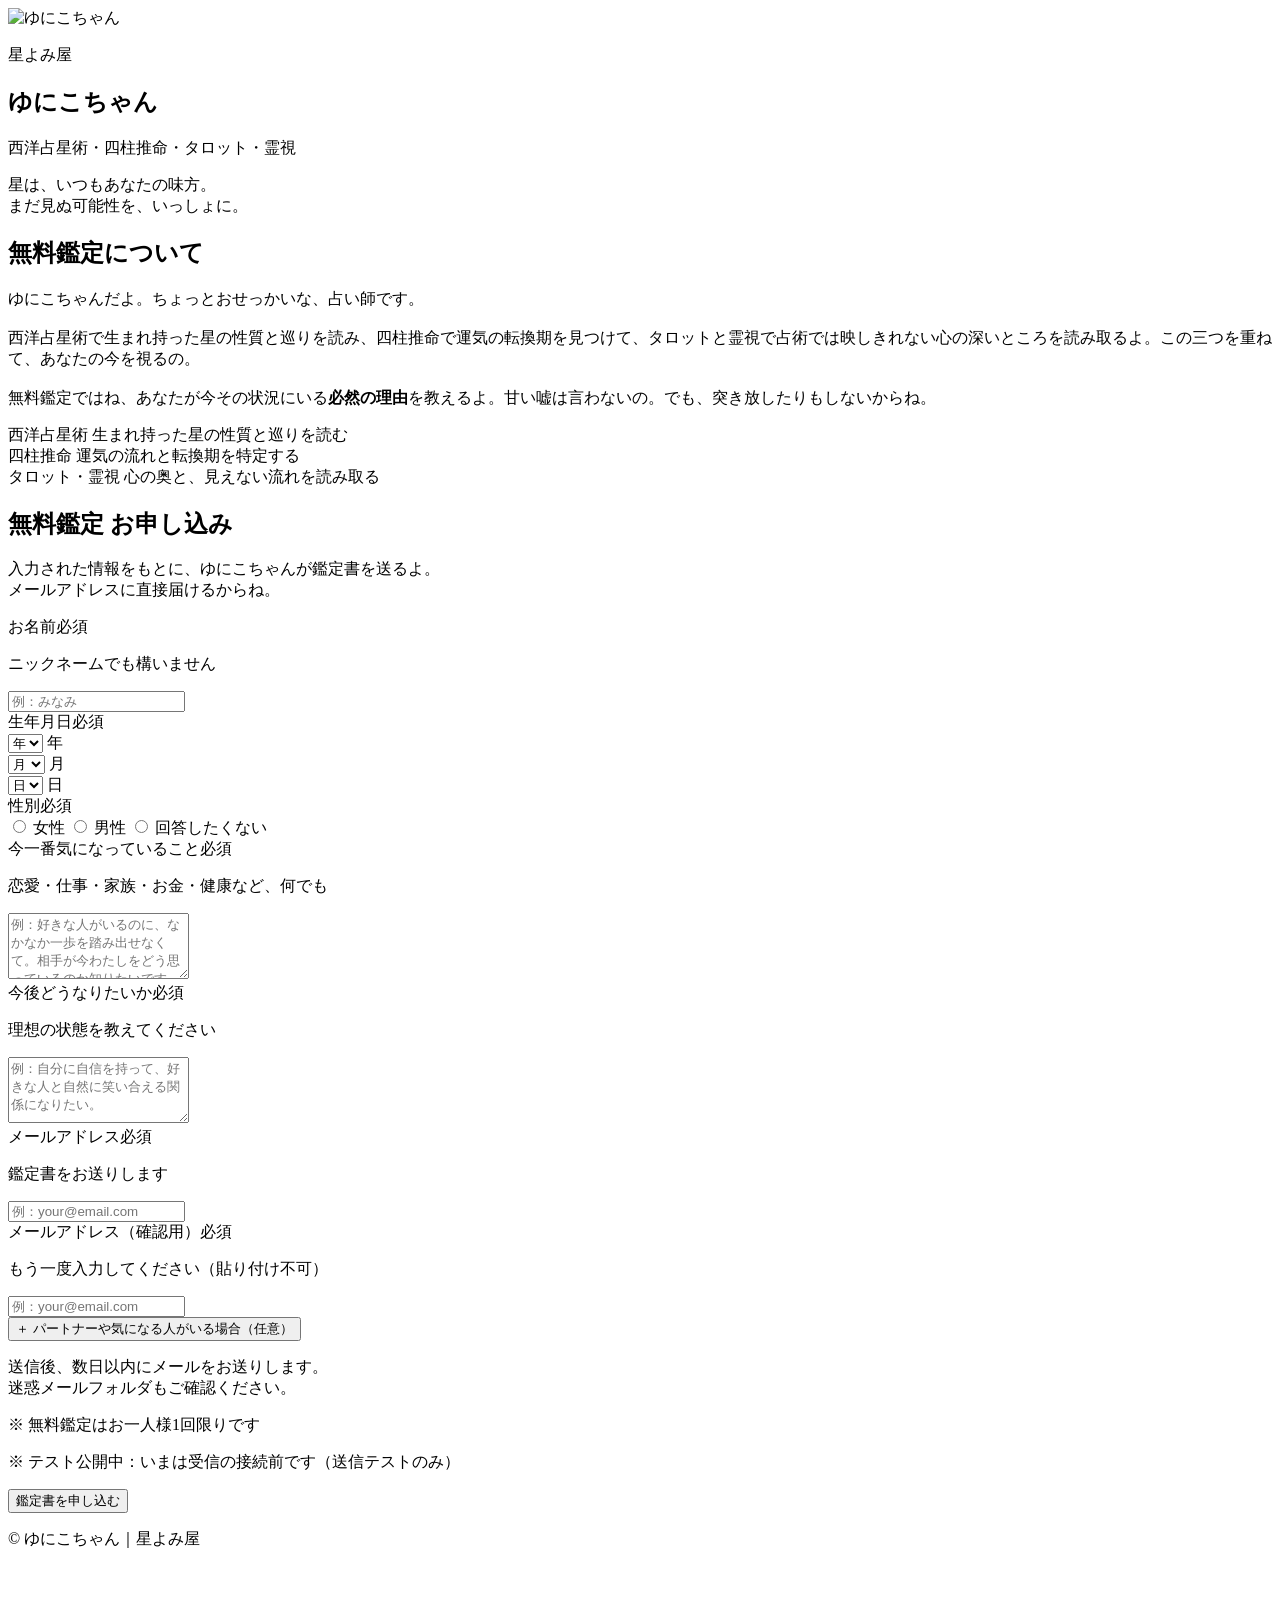
==== index.html @ b2652d95 "add index.html" ====
<!DOCTYPE html>
<html lang="ja">
<head>
  <meta charset="UTF-8">
  <meta name="viewport" content="width=device-width, initial-scale=1.0">
  <title>無料鑑定 ｜ ゆにこちゃん｜星よみ屋</title>
  <link rel="icon" type="image/png" href="yuniko-icon.png">
  <link rel="apple-touch-icon" href="yuniko-icon.png">
  <meta name="description" content="星よみ屋ゆにこちゃんの無料鑑定。西洋占星術・四柱推命・タロット・霊視。星は、いつもあなたの味方。まだ見ぬ可能性を、いっしょに。">
  <meta property="og:title" content="ゆにこちゃん｜星よみ屋">
  <meta property="og:description" content="星は、いつもあなたの味方。まだ見ぬ可能性を、いっしょに。">
  <meta property="og:image" content="/yuniko-icon.png">
  <meta property="og:type" content="website">
  <meta name="twitter:card" content="summary">
  <link rel="preconnect" href="https://fonts.googleapis.com">
  <link href="https://fonts.googleapis.com/css2?family=Zen+Maru+Gothic:wght@400;500;700&family=Noto+Sans+JP:wght@300;400;500&display=swap" rel="stylesheet">
  <link rel="stylesheet" href="style.css">
</head>
<body>

  <!-- Hero -->
  <section class="hero">
    <div class="hero-bg"></div>
    <div class="hero-content">
      <div class="hero-icon"><img src="yuniko-icon.png" alt="ゆにこちゃん"></div>
      <p class="hero-label">星よみ屋</p>
      <h1 class="hero-name">ゆにこちゃん</h1>
      <p class="hero-sub">西洋占星術・四柱推命・タロット・霊視</p>
      <div class="hero-divider"></div>
      <p class="hero-copy">
        <span class="ph">星は、</span><span class="ph">いつもあなたの味方。</span><br>
        <span class="ph">まだ見ぬ</span><span class="ph">可能性を、</span><span class="ph">いっしょに。</span>
      </p>
    </div>
  </section>

  <!-- About -->
  <section class="about">
    <div class="container">
      <h2 class="section-title">無料鑑定について</h2>
      <p class="about-text">
        <span class="ph">ゆにこちゃんだよ。</span><span class="ph">ちょっとおせっかいな、</span><span class="ph">占い師です。</span><br><br>
        <span class="ph">西洋占星術で</span><span class="ph">生まれ持った</span><span class="ph">星の性質と</span><span class="ph">巡りを読み、</span><span class="ph">四柱推命で</span><span class="ph">運気の転換期を</span><span class="ph">見つけて、</span><span class="ph">タロットと霊視で</span><span class="ph">占術では</span><span class="ph">映しきれない</span><span class="ph">心の深いところを</span><span class="ph">読み取るよ。</span><span class="ph">この三つを</span><span class="ph">重ねて、</span><span class="ph">あなたの今を視るの。</span><br><br>
        <span class="ph">無料鑑定ではね、</span><span class="ph">あなたが</span><span class="ph">今その状況にいる</span><span class="ph"><strong>必然の理由</strong>を</span><span class="ph">教えるよ。</span><span class="ph">甘い嘘は</span><span class="ph">言わないの。</span><span class="ph">でも、</span><span class="ph">突き放したりも</span><span class="ph">しないからね。</span>
      </p>

      <div class="method-list">
        <div class="method-item">
          <span class="method-name">西洋占星術</span>
          <span class="method-desc">生まれ持った星の性質と巡りを読む</span>
        </div>
        <div class="method-item">
          <span class="method-name">四柱推命</span>
          <span class="method-desc">運気の流れと転換期を特定する</span>
        </div>
        <div class="method-item">
          <span class="method-name">タロット・霊視</span>
          <span class="method-desc">心の奥と、見えない流れを読み取る</span>
        </div>
      </div>
    </div>
  </section>

  <!-- Form -->
  <section class="form-section" id="form">
    <div class="container">
      <h2 class="section-title">無料鑑定 お申し込み</h2>
      <p class="form-note"><span class="ph">入力された情報をもとに、</span><span class="ph">ゆにこちゃんが</span><span class="ph">鑑定書を送るよ。</span><br><span class="ph">メールアドレスに</span><span class="ph">直接届けるからね。</span></p>

      <form class="kantei-form" id="kanteiForm">

        <!-- ボット対策のハニーポット。人には見えない・入力不要。埋まっていたらサーバ側で破棄する。 -->
        <input type="text" name="hp_field" tabindex="-1" autocomplete="off" aria-hidden="true"
               style="position:absolute;left:-9999px;top:-9999px;width:1px;height:1px;opacity:0;pointer-events:none;">

        <div class="form-group">
          <label for="name">お名前<span class="required">必須</span></label>
          <p class="field-hint">ニックネームでも構いません</p>
          <input type="text" id="name" name="name" placeholder="例：みなみ" required>
        </div>

        <div class="form-group">
          <label>生年月日<span class="required">必須</span></label>
          <div class="birthday-row">
            <div class="birthday-field">
              <select name="birth_year" required>
                <option value="">年</option>
              </select>
              <span class="unit">年</span>
            </div>
            <div class="birthday-field">
              <select name="birth_month" required>
                <option value="">月</option>
                <option value="1">1</option>
                <option value="2">2</option>
                <option value="3">3</option>
                <option value="4">4</option>
                <option value="5">5</option>
                <option value="6">6</option>
                <option value="7">7</option>
                <option value="8">8</option>
                <option value="9">9</option>
                <option value="10">10</option>
                <option value="11">11</option>
                <option value="12">12</option>
              </select>
              <span class="unit">月</span>
            </div>
            <div class="birthday-field">
              <select name="birth_day" required>
                <option value="">日</option>
              </select>
              <span class="unit">日</span>
            </div>
          </div>
        </div>

        <div class="form-group">
          <label>性別<span class="required">必須</span></label>
          <div class="gender-row">
            <label class="gender-option">
              <input type="radio" name="gender" value="女性" required>
              <span>女性</span>
            </label>
            <label class="gender-option">
              <input type="radio" name="gender" value="男性">
              <span>男性</span>
            </label>
            <label class="gender-option">
              <input type="radio" name="gender" value="回答したくない">
              <span>回答したくない</span>
            </label>
          </div>
        </div>

        <div class="form-group">
          <label for="concern">今一番気になっていること<span class="required">必須</span></label>
          <p class="field-hint">恋愛・仕事・家族・お金・健康など、何でも</p>
          <textarea id="concern" name="concern" rows="4" placeholder="例：好きな人がいるのに、なかなか一歩を踏み出せなくて。相手が今わたしをどう思っているのか知りたいです。" required></textarea>
        </div>

        <div class="form-group">
          <label for="future">今後どうなりたいか<span class="required">必須</span></label>
          <p class="field-hint">理想の状態を教えてください</p>
          <textarea id="future" name="future" rows="4" placeholder="例：自分に自信を持って、好きな人と自然に笑い合える関係になりたい。" required></textarea>
        </div>

        <div class="form-group">
          <label for="email">メールアドレス<span class="required">必須</span></label>
          <p class="field-hint">鑑定書をお送りします</p>
          <input type="email" id="email" name="email" placeholder="例：your@email.com" required>
        </div>

        <div class="form-group">
          <label for="email_confirm">メールアドレス（確認用）<span class="required">必須</span></label>
          <p class="field-hint">もう一度入力してください（貼り付け不可）</p>
          <input type="email" id="email_confirm" name="email_confirm" placeholder="例：your@email.com" required autocomplete="off" onpaste="return false;">
        </div>

        <!-- パートナー情報（任意） -->
        <div class="optional-section">
          <button type="button" class="toggle-optional" id="togglePartner">
            <span>＋ パートナーや気になる人がいる場合（任意）</span>
          </button>
          <div class="optional-fields" id="partnerFields" style="display:none;">
            <div class="form-group">
              <label for="partner_name">相手のお名前</label>
              <input type="text" id="partner_name" name="partner_name" placeholder="例：ゆうと">
            </div>
            <div class="form-group">
              <label>相手の生年月日</label>
              <div class="birthday-row">
                <div class="birthday-field">
                  <select name="partner_year">
                    <option value="">年</option>
                  </select>
                  <span class="unit">年</span>
                </div>
                <div class="birthday-field">
                  <select name="partner_month">
                    <option value="">月</option>
                    <option value="1">1</option><option value="2">2</option><option value="3">3</option>
                    <option value="4">4</option><option value="5">5</option><option value="6">6</option>
                    <option value="7">7</option><option value="8">8</option><option value="9">9</option>
                    <option value="10">10</option><option value="11">11</option><option value="12">12</option>
                  </select>
                  <span class="unit">月</span>
                </div>
                <div class="birthday-field">
                  <select name="partner_day">
                    <option value="">日</option>
                  </select>
                  <span class="unit">日</span>
                </div>
              </div>
            </div>
            <div class="form-group">
              <label for="partner_relation">関係性</label>
              <input type="text" id="partner_relation" name="partner_relation" placeholder="例：職場で片思いしている先輩">
            </div>
          </div>
        </div>

        <div class="submit-area">
          <p class="submit-note">送信後、数日以内にメールをお送りします。<br>迷惑メールフォルダもご確認ください。</p>
          <p class="submit-note" style="margin-top:8px;">※ 無料鑑定はお一人様1回限りです</p>
          <!-- 受信サーバーを繋ぐまでのトライアル用の表示。接続後はこの1行を消すだけでOK。 -->
          <p class="trial-note" id="trialNote">※ テスト公開中：いまは受信の接続前です（送信テストのみ）</p>
          <button type="submit" class="submit-btn">鑑定書を申し込む</button>
        </div>

      </form>
    </div>
  </section>

  <!-- Thank you (hidden) -->
  <div class="thankyou" id="thankyou" style="display:none;">
    <div class="thankyou-inner">
      <div class="hero-icon" style="margin:0 auto 24px;"><img src="yuniko-icon.png" alt="ゆにこちゃん"></div>
      <h2>申し込みを受け取ったよ</h2>
      <p>視えたことを、そのまま書いて送るね。<br>ちょっとだけ、待っててね。</p>
      <p class="thankyou-sign">ゆにこちゃん</p>
    </div>
  </div>

  <!-- Footer -->
  <footer class="footer">
    <p>© ゆにこちゃん｜星よみ屋</p>
    <p style="margin-top:8px;"><a href="privacy.html" style="color:rgba(255,255,255,0.4);font-size:11px;text-decoration:none;letter-spacing:0.1em;">特定商取引法に基づく表記・プライバシーポリシー</a></p>
  </footer>

  <script src="script.js"></script>
</body>
</html>
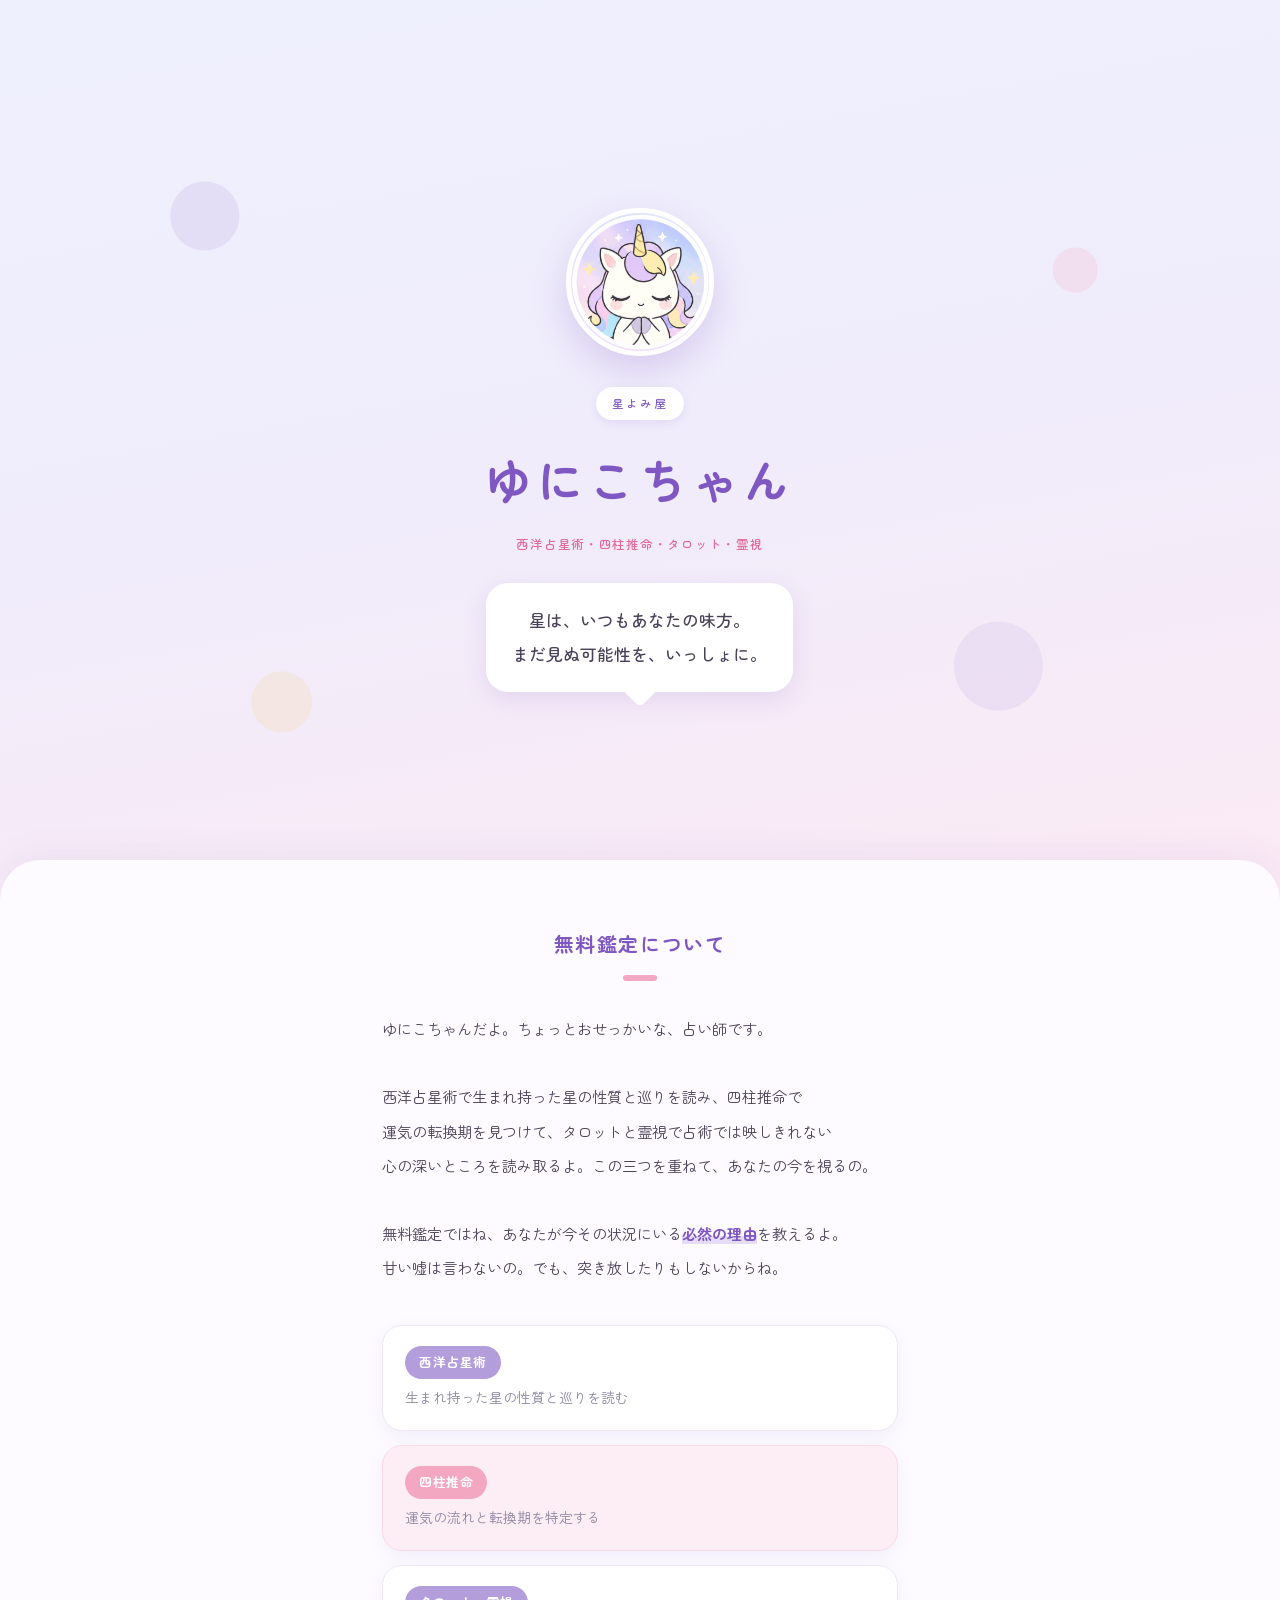
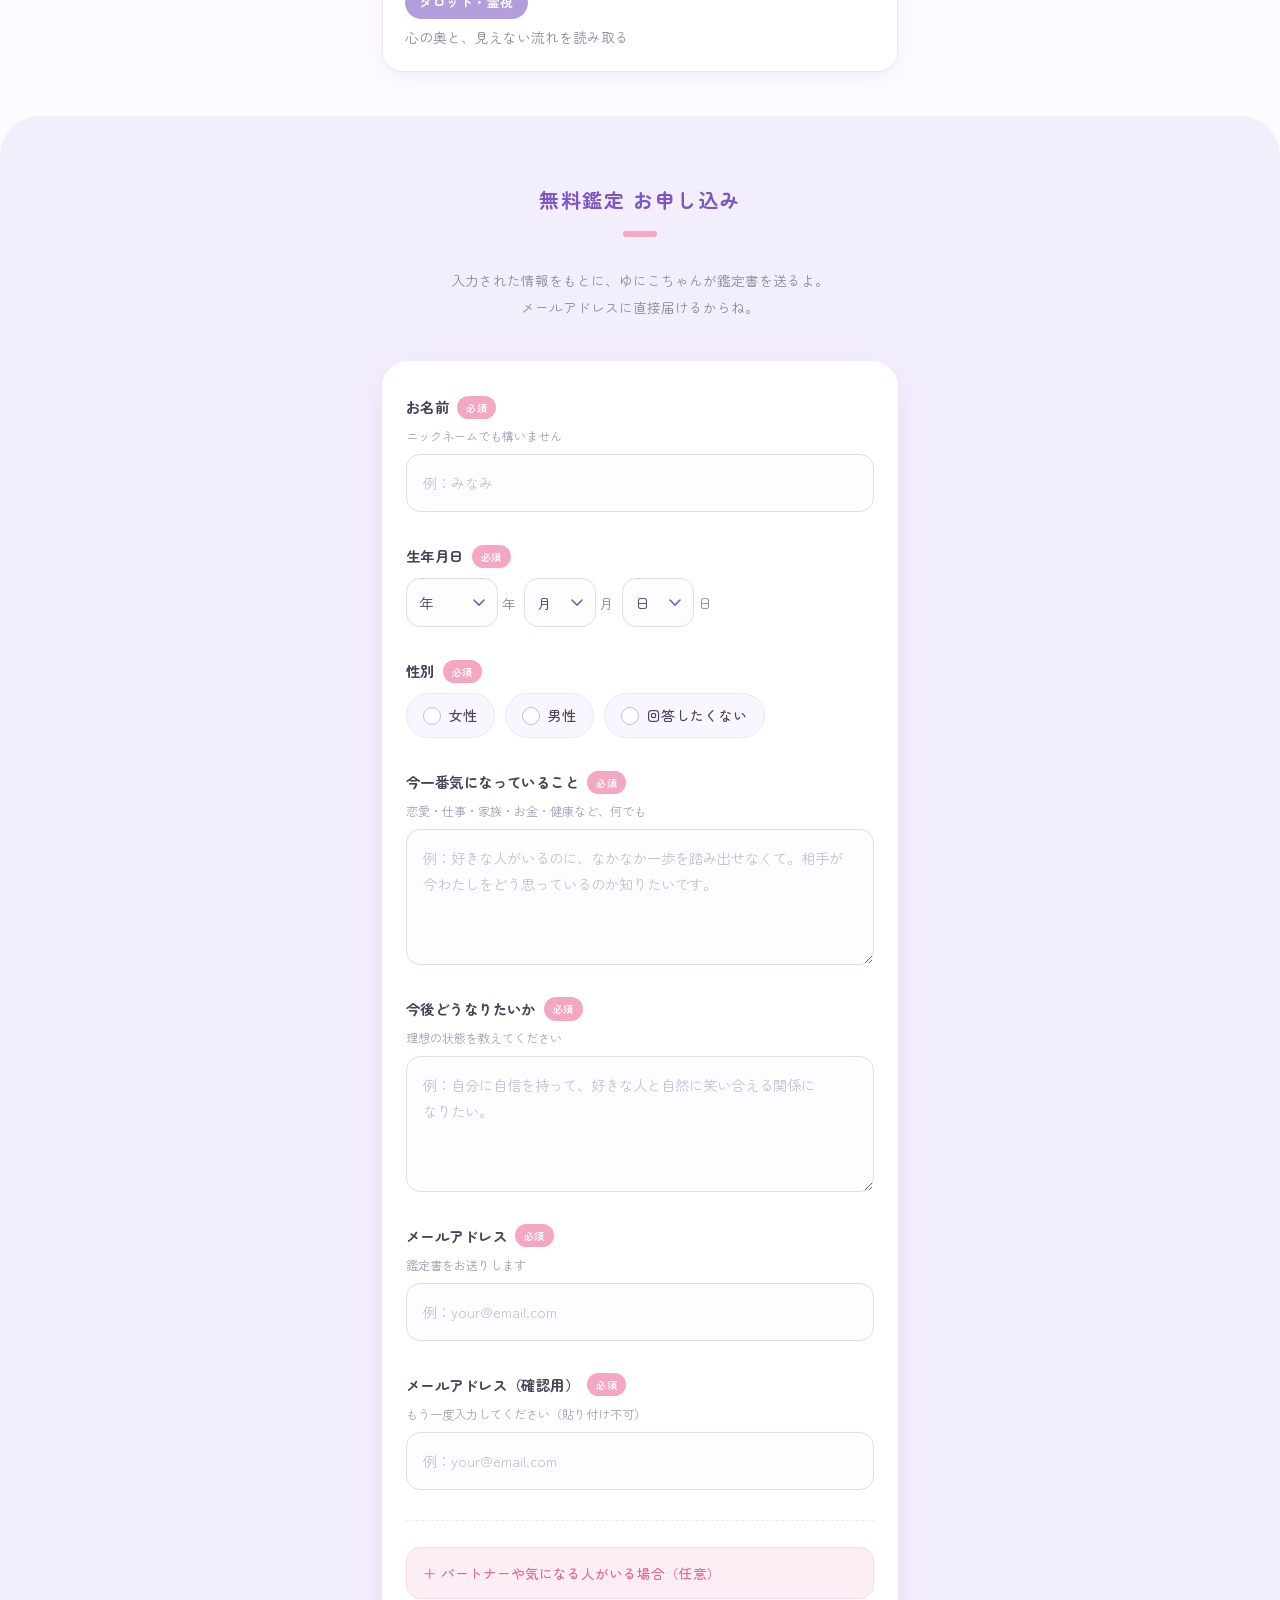
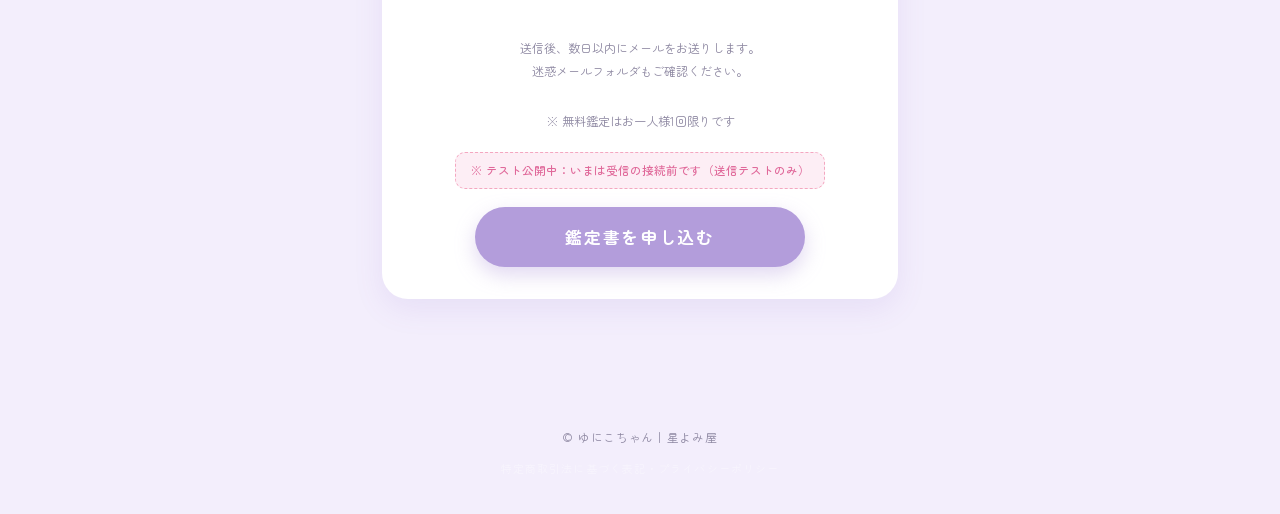
==== commit a1dcb81c: "add index.html" ====
--- a/index.html
+++ b/index.html
@@ -9,7 +9,8 @@
   <meta name="description" content="星よみ屋ゆにこちゃんの無料鑑定。西洋占星術・四柱推命・タロット・霊視。星は、いつもあなたの味方。まだ見ぬ可能性を、いっしょに。">
   <meta property="og:title" content="ゆにこちゃん｜星よみ屋">
   <meta property="og:description" content="星は、いつもあなたの味方。まだ見ぬ可能性を、いっしょに。">
-  <meta property="og:image" content="/yuniko-icon.png">
+  <meta property="og:image" content="https://kanehara-famiry.github.io/yuniko-lp/yuniko-icon.png">
+  <meta property="og:url" content="https://kanehara-famiry.github.io/yuniko-lp/">
   <meta property="og:type" content="website">
   <meta name="twitter:card" content="summary">
   <link rel="preconnect" href="https://fonts.googleapis.com">
--- a/style.css
+++ b/style.css
@@ -0,0 +1,608 @@
+/* ===========================
+   ゆにこちゃん｜星よみ屋
+   パステル紫 × ピンク・丸ゴシック・角丸・星屑
+   （かっぱちゃん版と同じ骨格。色だけユニコーンに合わせています）
+=========================== */
+:root {
+  --main: #b39ddb;          /* ラベンダー・メイン */
+  --main-deep: #7e57c2;     /* 濃い紫・文字/見出し */
+  --accent: #f4a7c0;        /* ピンク・アクセント */
+  --accent-deep: #e0699a;   /* 濃いピンク・リンク/文字 */
+  --gold: #f2cf7e;          /* 星のゴールド */
+  --cream: #fdfbff;         /* 生成り紙（うっすら紫） */
+  --pale-purple: #f3eefc;   /* 淡いラベンダー */
+  --pale-pink: #fdeef5;     /* 淡いピンク */
+  --ink: #4a4258;           /* やわらかい紫墨 */
+  --muted: #8c86a0;
+  --line: #ece6f7;
+}
+
+*, *::before, *::after {
+  box-sizing: border-box;
+  margin: 0;
+  padding: 0;
+}
+
+html {
+  font-size: 16px;
+  scroll-behavior: smooth;
+}
+
+body {
+  font-family: 'Zen Maru Gothic', 'Hiragino Maru Gothic ProN', 'Hiragino Kaku Gothic ProN', sans-serif;
+  color: var(--ink);
+  background: var(--cream);
+  line-height: 1.95;
+  -webkit-font-smoothing: antialiased;
+  word-break: auto-phrase;
+  overflow-wrap: break-word;
+}
+
+/* 文節を途中で割らない単位 */
+.ph { display: inline-block; }
+
+.container {
+  max-width: 560px;
+  margin: 0 auto;
+  padding: 0 22px;
+}
+
+/* ===========================
+   Hero（星空のグラデーションに浮かぶユニコーン）
+=========================== */
+.hero {
+  position: relative;
+  min-height: 100svh;
+  display: flex;
+  align-items: center;
+  justify-content: center;
+  text-align: center;
+  overflow: hidden;
+  /* 上=淡い水色、下=ラベンダー→ピンクの夜空 */
+  background: linear-gradient(170deg, #eef0fd 0%, #f0ecfb 50%, #fbeaf4 100%);
+}
+
+/* ふわふわ漂う星屑（背景の遊び） */
+.hero-bg {
+  position: absolute;
+  inset: 0;
+  pointer-events: none;
+  background:
+    radial-gradient(circle at 16% 24%, rgba(179, 157, 219, 0.20) 0 34px, transparent 35px),
+    radial-gradient(circle at 84% 30%, rgba(244, 167, 192, 0.20) 0 22px, transparent 23px),
+    radial-gradient(circle at 78% 74%, rgba(179, 157, 219, 0.16) 0 44px, transparent 45px),
+    radial-gradient(circle at 22% 78%, rgba(242, 207, 126, 0.18) 0 30px, transparent 31px);
+}
+
+.hero-content {
+  position: relative;
+  z-index: 1;
+  padding: 48px 24px;
+}
+
+/* アイコン＝星の光の輪に浮かぶ */
+.hero-icon {
+  position: relative;
+  width: 148px;
+  height: 148px;
+  margin: 0 auto 30px;
+  border-radius: 50%;
+  background: #fff;
+  border: 5px solid #fff;
+  overflow: hidden;
+  box-shadow: 0 14px 34px rgba(126, 87, 194, 0.22);
+}
+
+/* 光の輪（同心円） */
+.hero-icon::before,
+.hero-icon::after {
+  content: '';
+  position: absolute;
+  top: 50%;
+  left: 50%;
+  border-radius: 50%;
+  border: 2px solid rgba(179, 157, 219, 0.40);
+  transform: translate(-50%, -50%);
+  pointer-events: none;
+  z-index: -1;
+}
+.hero-icon::before { width: 180px; height: 180px; }
+.hero-icon::after  { width: 214px; height: 214px; border-color: rgba(244, 167, 192, 0.38); }
+
+.hero-icon img {
+  width: 100%;
+  height: 100%;
+  object-fit: cover;
+  display: block;
+}
+
+.hero-label {
+  display: inline-block;
+  font-size: 0.72rem;
+  font-weight: 500;
+  letter-spacing: 0.18em;
+  color: var(--main-deep);
+  background: #fff;
+  border-radius: 999px;
+  padding: 5px 16px;
+  margin-bottom: 14px;
+  box-shadow: 0 3px 10px rgba(126, 87, 194, 0.12);
+}
+
+.hero-name {
+  font-size: 2.9rem;
+  font-weight: 700;
+  letter-spacing: 0.12em;
+  color: var(--main-deep);
+  margin-bottom: 8px;
+}
+
+.hero-sub {
+  font-size: 0.78rem;
+  font-weight: 500;
+  letter-spacing: 0.14em;
+  color: var(--accent-deep);
+  margin-bottom: 26px;
+}
+
+.hero-divider { display: none; }
+
+/* コピーはやわらかいフキダシ */
+.hero-copy {
+  position: relative;
+  display: inline-block;
+  font-size: 1.05rem;
+  font-weight: 500;
+  line-height: 2.05;
+  color: var(--ink);
+  background: #fff;
+  border-radius: 22px;
+  padding: 20px 26px;
+  box-shadow: 0 8px 24px rgba(126, 87, 194, 0.14);
+}
+.hero-copy::after {
+  content: '';
+  position: absolute;
+  left: 50%;
+  bottom: -11px;
+  width: 22px;
+  height: 22px;
+  background: #fff;
+  border-radius: 0 0 6px 0;
+  transform: translateX(-50%) rotate(45deg);
+}
+
+/* ===========================
+   About（クリーム・星の光から浮き上がる角丸トップ）
+=========================== */
+.about {
+  position: relative;
+  margin-top: -40px;
+  padding: 64px 0 72px;
+  background: var(--cream);
+  border-radius: 40px 40px 0 0;
+  box-shadow: 0 -10px 30px rgba(126, 87, 194, 0.06);
+}
+
+.section-title {
+  font-size: 1.25rem;
+  font-weight: 700;
+  letter-spacing: 0.08em;
+  text-align: center;
+  color: var(--main-deep);
+  margin-bottom: 30px;
+}
+/* 赤い縦罫線ではなく、ピンクの丸い点で装飾 */
+.section-title::after {
+  content: '';
+  display: block;
+  width: 34px;
+  height: 6px;
+  border-radius: 999px;
+  background: var(--accent);
+  margin: 12px auto 0;
+}
+
+.about-text {
+  font-size: 0.95rem;
+  font-weight: 400;
+  line-height: 2.25;
+  color: var(--ink);
+  margin-bottom: 40px;
+}
+
+.about-text strong {
+  font-weight: 700;
+  color: var(--main-deep);
+  background: linear-gradient(transparent 62%, rgba(179, 157, 219, 0.32) 62%);
+}
+
+/* 三つの占術＝パステルの角丸カード */
+.method-list {
+  display: flex;
+  flex-direction: column;
+  gap: 14px;
+}
+
+.method-item {
+  display: flex;
+  flex-direction: column;
+  gap: 6px;
+  padding: 20px 22px;
+  background: #fff;
+  border-radius: 20px;
+  box-shadow: 0 6px 18px rgba(126, 87, 194, 0.08);
+  border: 1.5px solid var(--line);
+}
+.method-item:nth-child(even) {
+  background: var(--pale-pink);
+  border-color: #f9dbe8;
+}
+
+.method-name {
+  align-self: flex-start;
+  font-size: 0.8rem;
+  font-weight: 700;
+  color: #fff;
+  background: var(--main);
+  border-radius: 999px;
+  padding: 4px 14px;
+  letter-spacing: 0.04em;
+}
+
+.method-item:nth-child(even) .method-name {
+  background: var(--accent);
+}
+
+.method-desc {
+  font-size: 0.86rem;
+  font-weight: 400;
+  color: var(--muted);
+  line-height: 1.85;
+}
+
+/* ===========================
+   Form（白カード・角丸・読みやすさ）
+=========================== */
+.form-section {
+  padding: 64px 0 92px;
+  background: var(--pale-purple);
+  border-radius: 40px 40px 0 0;
+  margin-top: -28px;
+  position: relative;
+}
+
+.form-note {
+  font-size: 0.85rem;
+  font-weight: 400;
+  text-align: center;
+  color: var(--muted);
+  line-height: 2;
+  margin-bottom: 40px;
+}
+
+.kantei-form {
+  display: flex;
+  flex-direction: column;
+  gap: 30px;
+  background: #fff;
+  border-radius: 26px;
+  padding: 32px 24px;
+  box-shadow: 0 10px 30px rgba(126, 87, 194, 0.10);
+}
+
+.form-group {
+  display: flex;
+  flex-direction: column;
+  gap: 8px;
+}
+
+.form-group label {
+  font-size: 0.9rem;
+  font-weight: 700;
+  color: var(--ink);
+  display: flex;
+  align-items: center;
+  gap: 8px;
+  letter-spacing: 0.03em;
+}
+
+.required {
+  font-size: 0.62rem;
+  font-weight: 700;
+  color: #fff;
+  background: var(--accent);
+  padding: 2px 9px;
+  border-radius: 999px;
+  letter-spacing: 0.04em;
+}
+
+.field-hint {
+  font-size: 0.76rem;
+  font-weight: 400;
+  color: #a49db4;
+  line-height: 1.65;
+  margin-top: -3px;
+}
+
+input[type="text"],
+input[type="email"],
+textarea {
+  width: 100%;
+  padding: 15px 16px;
+  border: 1.5px solid #e2dbf0;
+  border-radius: 14px;
+  background: #fdfcff;
+  font-family: inherit;
+  font-size: 0.9rem;
+  font-weight: 400;
+  color: var(--ink);
+  line-height: 1.8;
+  outline: none;
+  transition: border-color 0.2s, box-shadow 0.2s, background 0.2s;
+  -webkit-appearance: none;
+}
+
+input[type="text"]:focus,
+input[type="email"]:focus,
+textarea:focus {
+  border-color: var(--main);
+  background: #fff;
+  box-shadow: 0 0 0 4px rgba(179, 157, 219, 0.16);
+}
+
+input::placeholder,
+textarea::placeholder {
+  color: #c5bfd2;
+  font-weight: 400;
+}
+
+textarea {
+  resize: vertical;
+  min-height: 120px;
+}
+
+select {
+  padding: 13px 12px;
+  border: 1.5px solid #e2dbf0;
+  border-radius: 14px;
+  background: #fdfcff;
+  font-family: inherit;
+  font-size: 0.9rem;
+  font-weight: 400;
+  color: var(--ink);
+  outline: none;
+  -webkit-appearance: none;
+  appearance: none;
+  background-image: url("data:image/svg+xml,%3Csvg xmlns='http://www.w3.org/2000/svg' width='12' height='8' viewBox='0 0 12 8'%3E%3Cpath d='M1 1l5 5 5-5' stroke='%237e57c2' stroke-width='1.6' fill='none' stroke-linecap='round'/%3E%3C/svg%3E");
+  background-repeat: no-repeat;
+  background-position: right 12px center;
+  padding-right: 32px;
+  cursor: pointer;
+}
+
+select:focus {
+  border-color: var(--main);
+}
+
+.birthday-row {
+  display: flex;
+  align-items: center;
+  gap: 8px;
+}
+
+.birthday-field {
+  display: flex;
+  align-items: center;
+  gap: 4px;
+}
+
+.birthday-field select { min-width: 72px; }
+.birthday-field:first-child select { min-width: 92px; }
+
+.unit {
+  font-size: 0.85rem;
+  color: var(--muted);
+  white-space: nowrap;
+}
+
+/* Gender */
+.gender-row {
+  display: flex;
+  gap: 10px;
+  flex-wrap: wrap;
+}
+
+.gender-option {
+  display: flex;
+  align-items: center;
+  gap: 8px;
+  cursor: pointer;
+  background: #faf6ff;
+  border: 1.5px solid var(--line);
+  border-radius: 999px;
+  padding: 8px 16px;
+  transition: border-color 0.2s, background 0.2s;
+}
+.gender-option:hover { border-color: var(--main); }
+
+.gender-option input[type="radio"] {
+  appearance: none;
+  -webkit-appearance: none;
+  width: 18px;
+  height: 18px;
+  border: 1.5px solid #c5bfd2;
+  border-radius: 50%;
+  background: #fff;
+  flex-shrink: 0;
+  transition: border-color 0.2s;
+}
+
+.gender-option input[type="radio"]:checked {
+  border-color: var(--main);
+  background: var(--main);
+  box-shadow: inset 0 0 0 3px #fff;
+}
+
+.gender-option span {
+  font-size: 0.86rem;
+  font-weight: 500;
+  color: var(--ink);
+}
+
+/* Optional Section */
+.optional-section {
+  border-top: 1.5px dashed var(--line);
+  padding-top: 26px;
+}
+
+.toggle-optional {
+  width: 100%;
+  background: var(--pale-pink);
+  border: 1.5px solid #f9dbe8;
+  border-radius: 14px;
+  padding: 15px 16px;
+  font-family: inherit;
+  font-size: 0.85rem;
+  font-weight: 500;
+  color: var(--accent-deep);
+  cursor: pointer;
+  text-align: left;
+  transition: background 0.2s, border-color 0.2s;
+}
+
+.toggle-optional:hover {
+  border-color: var(--accent);
+}
+
+.optional-fields {
+  margin-top: 24px;
+  display: flex;
+  flex-direction: column;
+  gap: 24px;
+}
+
+/* Submit */
+.submit-area {
+  display: flex;
+  flex-direction: column;
+  align-items: center;
+  gap: 18px;
+  padding-top: 8px;
+}
+
+.submit-note {
+  font-size: 0.76rem;
+  font-weight: 400;
+  color: var(--muted);
+  text-align: center;
+  line-height: 1.95;
+}
+
+/* トライアル中の注意書き（受信接続後に削除） */
+.trial-note {
+  font-size: 0.72rem;
+  font-weight: 500;
+  color: var(--accent-deep);
+  background: var(--pale-pink);
+  border: 1.5px dashed #f4a7c0;
+  border-radius: 10px;
+  padding: 8px 14px;
+  text-align: center;
+  line-height: 1.7;
+}
+
+.submit-btn {
+  width: 100%;
+  max-width: 330px;
+  padding: 18px 24px;
+  background: var(--main);
+  color: #fff;
+  border: none;
+  border-radius: 999px;
+  font-family: inherit;
+  font-size: 1.05rem;
+  font-weight: 700;
+  letter-spacing: 0.1em;
+  cursor: pointer;
+  box-shadow: 0 8px 20px rgba(179, 157, 219, 0.40);
+  transition: background 0.2s, transform 0.1s, box-shadow 0.2s;
+  -webkit-appearance: none;
+}
+
+.submit-btn:hover {
+  background: var(--main-deep);
+  box-shadow: 0 10px 24px rgba(126, 87, 194, 0.42);
+}
+
+.submit-btn:active { transform: scale(0.98); }
+
+.submit-btn:disabled {
+  opacity: 0.6;
+  cursor: not-allowed;
+}
+
+/* ===========================
+   Thank You
+=========================== */
+.thankyou {
+  min-height: 100svh;
+  display: flex;
+  align-items: center;
+  justify-content: center;
+  background: linear-gradient(170deg, #eef0fd 0%, #fbeaf4 100%);
+}
+
+.thankyou-inner {
+  text-align: center;
+  padding: 60px 32px;
+}
+
+.thankyou h2 {
+  font-size: 1.3rem;
+  font-weight: 700;
+  letter-spacing: 0.06em;
+  color: var(--main-deep);
+  margin-bottom: 18px;
+}
+
+.thankyou p {
+  font-size: 0.9rem;
+  font-weight: 400;
+  color: var(--ink);
+  line-height: 2.15;
+}
+
+.thankyou-sign {
+  margin-top: 30px;
+  font-size: 1.05rem;
+  font-weight: 700;
+  color: var(--accent-deep);
+}
+
+/* ===========================
+   Footer
+=========================== */
+.footer {
+  padding: 34px 24px;
+  text-align: center;
+  background: var(--pale-purple);
+}
+
+.footer p {
+  font-size: 0.74rem;
+  font-weight: 400;
+  color: var(--muted);
+  letter-spacing: 0.06em;
+}
+
+.footer a { color: var(--muted); }
+.footer a:hover { color: var(--main-deep); }
+
+/* ===========================
+   Responsive
+=========================== */
+@media (max-width: 360px) {
+  .hero-name { font-size: 2.4rem; }
+  .birthday-row { flex-wrap: wrap; gap: 6px; }
+}
